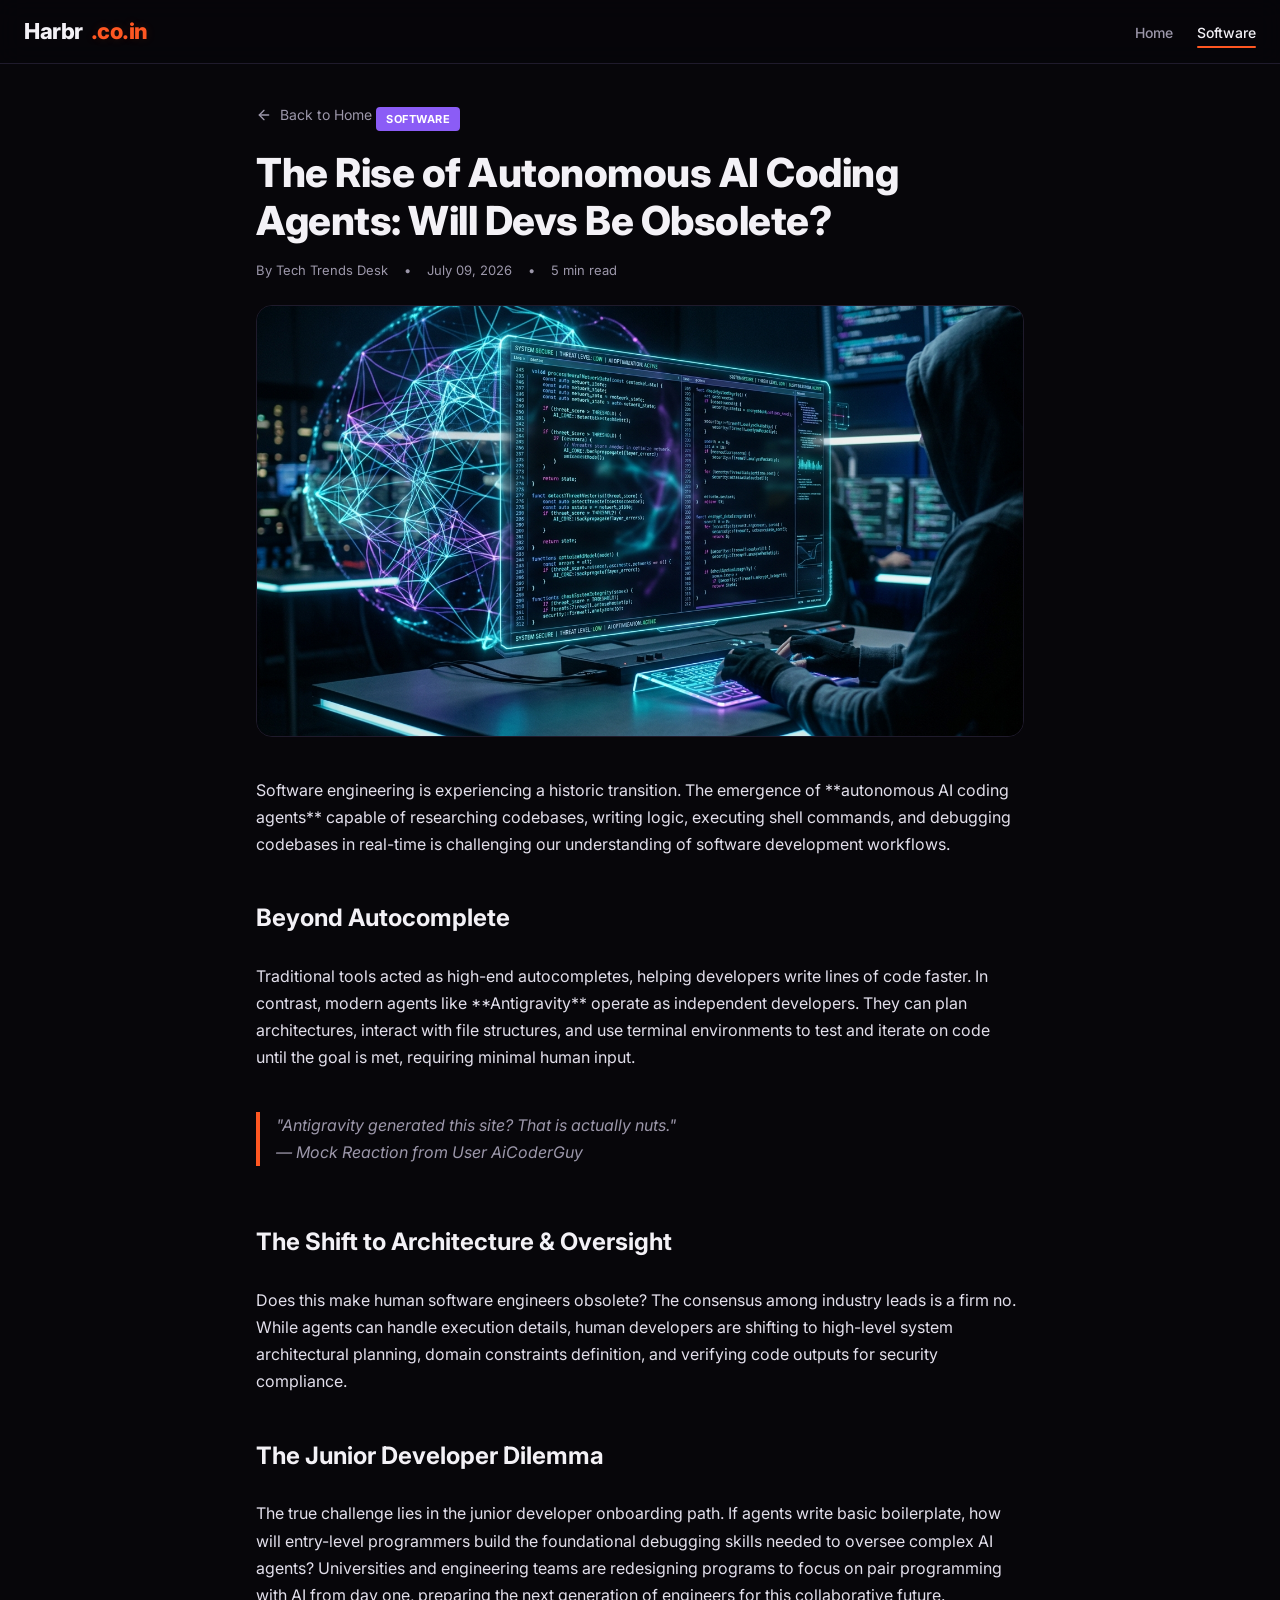
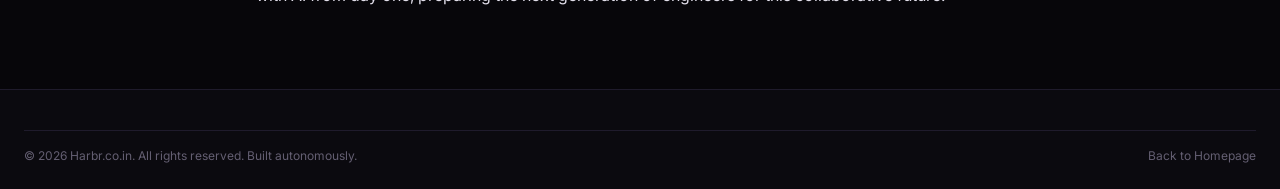
==== ai-coding.html @ 326ab886 "feat: initialize Harbr.co.in viral trends site" ====
<!DOCTYPE html>
<html lang="en">
<head>
    <meta charset="UTF-8">
    <meta name="viewport" content="width=device-width, initial-scale=1.0">
    <title>The Rise of Autonomous AI Coding Agents: Will Devs Be Obsolete? — Harbr</title>
    <meta name="description" content="Explore the rise of autonomous AI coding agents like Devin, Antigravity, and how software engineers collaborate with AI in software development.">
    <!-- Google Fonts Inter -->
    <link rel="preconnect" href="https://fonts.googleapis.com">
    <link rel="preconnect" href="https://fonts.gstatic.com" crossorigin>
    <link href="https://fonts.googleapis.com/css2?family=Inter:wght@300;400;500;600;700;800&display=swap" rel="stylesheet">
    <link rel="stylesheet" href="index.css">
</head>
<body>
    <div class="app-shell">
        <!-- HEADER -->
        <header class="main-header">
            <div class="nav-container">
                <a href="index.html" class="logo">
                    Harbr<span class="logo-accent">.co.in</span>
                </a>
                <nav class="nav-links-wrap">
                    <ul class="nav-links">
                        <li><a href="index.html">Home</a></li>
                        <li><a href="index.html" class="active">Software</a></li>
                    </ul>
                </nav>
            </div>
        </header>

        <!-- ARTICLE MAIN BODY -->
        <main class="article-detail-wrap">
            <article class="article-content">
                <header class="article-header">
                    <a href="index.html" class="article-back-link">
                        <svg width="16" height="16" viewBox="0 0 24 24" fill="none" stroke="currentColor" stroke-width="2" stroke-linecap="round" stroke-linejoin="round"><line x1="19" y1="12" x2="5" y2="12"></line><polyline points="12 19 5 12 12 5"></polyline></svg>
                        Back to Home
                    </a>
                    <span class="card-tag violet">Software</span>
                    <h1 class="article-headline">The Rise of Autonomous AI Coding Agents: Will Devs Be Obsolete?</h1>
                    <div class="featured-meta">
                        <span>By Tech Trends Desk</span>
                        <span>&bull;</span>
                        <span>July 09, 2026</span>
                        <span>&bull;</span>
                        <span>5 min read</span>
                    </div>
                </header>

                <div class="article-banner">
                    <img src="assets/ai-coding.webp" alt="AI Agent Terminal Code Console">
                </div>

                <div class="article-body">
                    <p>
                        Software engineering is experiencing a historic transition. The emergence of **autonomous AI coding agents** 
                        capable of researching codebases, writing logic, executing shell commands, and debugging codebases in real-time 
                        is challenging our understanding of software development workflows.
                    </p>

                    <h2>Beyond Autocomplete</h2>
                    <p>
                        Traditional tools acted as high-end autocompletes, helping developers write lines of code faster. 
                        In contrast, modern agents like **Antigravity** operate as independent developers. They can plan architectures, 
                        interact with file structures, and use terminal environments to test and iterate on code until the goal is met, 
                        requiring minimal human input.
                    </p>

                    <blockquote>
                        "Antigravity generated this site? That is actually nuts."
                        <br>— Mock Reaction from User AiCoderGuy
                    </blockquote>

                    <h2>The Shift to Architecture & Oversight</h2>
                    <p>
                        Does this make human software engineers obsolete? The consensus among industry leads is a firm no. 
                        While agents can handle execution details, human developers are shifting to high-level system architectural planning, 
                        domain constraints definition, and verifying code outputs for security compliance.
                    </p>

                    <h2>The Junior Developer Dilemma</h2>
                    <p>
                        The true challenge lies in the junior developer onboarding path. If agents write basic boilerplate, 
                        how will entry-level programmers build the foundational debugging skills needed to oversee complex 
                        AI agents? Universities and engineering teams are redesigning programs to focus on pair programming 
                        with AI from day one, preparing the next generation of engineers for this collaborative future.
                    </p>
                </div>
            </article>
        </main>

        <!-- FOOTER -->
        <footer class="main-footer">
            <div class="footer-container">
                <div class="footer-bottom">
                    <span>&copy; 2026 Harbr.co.in. All rights reserved. Built autonomously.</span>
                    <a href="index.html">Back to Homepage</a>
                </div>
            </div>
        </footer>
    </div>
</body>
</html>
---- index.css ----
/* ==========================================
   HARBR.CO.IN DESIGN SYSTEM (VANILLA CSS)
   ========================================== */

/* 1. Global Reset & Theme Variables */
:root {
    /* Color Palette */
    --color-bg: #07060a;
    --color-card-bg: #121017;
    --color-card-hover: #191722;
    --color-border: #1f1b2c;
    --color-border-hover: #2d283e;
    
    /* Accents */
    --color-accent-orange: #ff5722;
    --color-accent-orange-glow: rgba(255, 87, 34, 0.15);
    --color-accent-violet: #8b5cf6;
    --color-accent-violet-glow: rgba(139, 92, 246, 0.15);
    --color-accent-cyan: #06b6d4;
    
    /* Typography */
    --color-text: #f3f1f6;
    --color-text-muted: #9c97aa;
    --color-text-dim: #645f72;
    
    /* Font Families */
    --font-sans: 'Inter', -apple-system, BlinkMacSystemFont, "Segoe UI", Roboto, sans-serif;
    
    /* Spacing & Borders */
    --spacing-xs: 4px;
    --spacing-sm: 8px;
    --spacing-md: 16px;
    --spacing-lg: 24px;
    --spacing-xl: 40px;
    
    --radius-sm: 4px;
    --radius-md: 8px;
    --radius-lg: 16px;
    --radius-full: 9999px;
    
    --transition-fast: 0.15s ease;
    --transition-smooth: 0.25s cubic-bezier(0.4, 0, 0.2, 1);
    
    --max-width: 1280px;
}

* {
    margin: 0;
    padding: 0;
    box-sizing: border-box;
}

body {
    background-color: var(--color-bg);
    color: var(--color-text);
    font-family: var(--font-sans);
    line-height: 1.5;
    overflow-x: hidden;
}

a {
    color: inherit;
    text-decoration: none;
}

button {
    font-family: inherit;
    border: none;
    background: none;
    cursor: pointer;
    color: inherit;
}

/* Scrollbar Styling */
::-webkit-scrollbar {
    width: 8px;
    height: 8px;
}
::-webkit-scrollbar-track {
    background: var(--color-bg);
}
::-webkit-scrollbar-thumb {
    background: var(--color-border);
    border-radius: var(--radius-full);
}
::-webkit-scrollbar-thumb:hover {
    background: var(--color-border-hover);
}

/* 2. Layout Structure & App Shell */
.app-shell {
    display: flex;
    flex-direction: column;
    min-height: 100vh;
}

/* Header & Ticker */
.ticker-wrap {
    width: 100%;
    background-color: #0d0b13;
    border-bottom: 1px solid var(--color-border);
    overflow: hidden;
    height: 36px;
    display: flex;
    align-items: center;
}

.ticker-title {
    background: linear-gradient(90deg, var(--color-accent-orange), #ff7a00);
    color: #fff;
    padding: 0 12px;
    height: 100%;
    display: flex;
    align-items: center;
    font-size: 11px;
    font-weight: 700;
    text-transform: uppercase;
    letter-spacing: 1px;
    z-index: 10;
    white-space: nowrap;
    position: relative;
}

.ticker-title::after {
    content: '';
    position: absolute;
    right: -10px;
    top: 0;
    border-top: 36px solid #ff7a00;
    border-right: 10px solid transparent;
}

.ticker-content {
    display: flex;
    white-space: nowrap;
    animation: ticker-slide 25s linear infinite;
    padding-left: 20px;
}

.ticker-item {
    display: inline-flex;
    align-items: center;
    margin-right: 40px;
    font-size: 12px;
    color: var(--color-text-muted);
}

.ticker-item::before {
    content: '⚡';
    margin-right: 8px;
    color: var(--color-accent-orange);
}

.ticker-item span {
    color: var(--color-text);
    font-weight: 500;
    margin-left: 4px;
}

@keyframes ticker-slide {
    0% { transform: translate3d(0, 0, 0); }
    100% { transform: translate3d(-50%, 0, 0); }
}

/* Main Navigation Header */
.main-header {
    background-color: rgba(7, 6, 10, 0.85);
    backdrop-filter: blur(12px);
    -webkit-backdrop-filter: blur(12px);
    border-bottom: 1px solid var(--color-border);
    position: sticky;
    top: 0;
    z-index: 100;
    height: 64px;
}

.nav-container {
    max-width: var(--max-width);
    margin: 0 auto;
    padding: 0 var(--spacing-lg);
    height: 100%;
    display: flex;
    justify-content: space-between;
    align-items: center;
}

.logo {
    display: flex;
    align-items: center;
    gap: 8px;
    font-size: 22px;
    font-weight: 800;
    letter-spacing: -0.5px;
    color: var(--color-text);
}

.logo-accent {
    color: var(--color-accent-orange);
    text-shadow: 0 0 10px var(--color-accent-orange-glow);
}

.nav-links {
    display: flex;
    gap: var(--spacing-lg);
    list-style: none;
}

.nav-links a {
    font-size: 14px;
    font-weight: 500;
    color: var(--color-text-muted);
    transition: var(--transition-fast);
    padding: 6px 0;
    position: relative;
}

.nav-links a:hover, .nav-links a.active {
    color: var(--color-text);
}

.nav-links a.active::after {
    content: '';
    position: absolute;
    bottom: -1px;
    left: 0;
    right: 0;
    height: 2px;
    background-color: var(--color-accent-orange);
    border-radius: var(--radius-full);
}

.header-actions {
    display: flex;
    align-items: center;
    gap: var(--spacing-md);
}

.search-btn, .menu-toggle {
    width: 36px;
    height: 36px;
    border-radius: var(--radius-md);
    border: 1px solid var(--color-border);
    display: flex;
    align-items: center;
    justify-content: center;
    color: var(--color-text-muted);
    transition: var(--transition-fast);
}

.search-btn:hover, .menu-toggle:hover {
    color: var(--color-text);
    background-color: var(--color-card-bg);
    border-color: var(--color-border-hover);
}

.menu-toggle {
    display: none;
}

/* 3. Page Layout Grid */
.main-wrapper {
    max-width: var(--max-width);
    margin: 0 auto;
    width: 100%;
    padding: var(--spacing-lg);
    flex-grow: 1;
    display: grid;
    grid-template-columns: 1fr 300px;
    gap: var(--spacing-lg);
}

.content-area {
    display: flex;
    flex-direction: column;
    gap: var(--spacing-xl);
}

/* 4. Hero Section */
.hero-section {
    display: grid;
    grid-template-columns: 1.3fr 1fr;
    gap: var(--spacing-lg);
    min-height: 420px;
}

.featured-card {
    grid-column: span 2;
    position: relative;
    border-radius: var(--radius-lg);
    overflow: hidden;
    border: 1px solid var(--color-border);
    display: flex;
    flex-direction: column;
    justify-content: flex-end;
    padding: var(--spacing-xl) var(--spacing-lg);
    background-size: cover;
    background-position: center;
    min-height: 380px;
    transition: var(--transition-smooth);
}

.featured-card::before {
    content: '';
    position: absolute;
    inset: 0;
    background: linear-gradient(180deg, rgba(7,6,10,0) 20%, rgba(7,6,10,0.95) 90%);
    z-index: 1;
}

.featured-card:hover {
    border-color: var(--color-accent-orange);
    transform: translateY(-2px);
    box-shadow: 0 8px 30px rgba(0, 0, 0, 0.5);
}

.card-tag {
    background-color: var(--color-accent-orange);
    color: #fff;
    padding: 4px 10px;
    border-radius: var(--radius-sm);
    font-size: 11px;
    font-weight: 700;
    text-transform: uppercase;
    letter-spacing: 0.5px;
    display: inline-block;
    align-self: flex-start;
    margin-bottom: var(--spacing-md);
    z-index: 2;
}

.card-tag.violet {
    background-color: var(--color-accent-violet);
}

.card-tag.cyan {
    background-color: var(--color-accent-cyan);
}

.featured-title {
    font-size: 32px;
    font-weight: 800;
    line-height: 1.2;
    margin-bottom: var(--spacing-sm);
    z-index: 2;
    letter-spacing: -0.5px;
    text-shadow: 0 2px 4px rgba(0, 0, 0, 0.4);
}

.featured-meta {
    display: flex;
    align-items: center;
    gap: var(--spacing-md);
    color: var(--color-text-muted);
    font-size: 13px;
    z-index: 2;
}

.meta-item {
    display: flex;
    align-items: center;
    gap: 6px;
}

/* 5. Trending Grid Section */
.section-header {
    display: flex;
    justify-content: space-between;
    align-items: center;
    border-bottom: 1px solid var(--color-border);
    padding-bottom: var(--spacing-sm);
    margin-bottom: var(--spacing-lg);
}

.section-title {
    font-size: 20px;
    font-weight: 700;
    display: flex;
    align-items: center;
    gap: 8px;
}

.section-title::before {
    content: '';
    display: inline-block;
    width: 4px;
    height: 18px;
    background-color: var(--color-accent-orange);
    border-radius: var(--radius-full);
}

.articles-grid {
    display: grid;
    grid-template-columns: repeat(auto-fill, minmax(280px, 1fr));
    gap: var(--spacing-lg);
}

.article-card {
    background-color: var(--color-card-bg);
    border: 1px solid var(--color-border);
    border-radius: var(--radius-lg);
    overflow: hidden;
    display: flex;
    flex-direction: column;
    height: 100%;
    transition: var(--transition-smooth);
}

.article-card:hover {
    border-color: var(--color-border-hover);
    transform: translateY(-4px);
    box-shadow: 0 8px 24px rgba(0, 0, 0, 0.3);
}

.card-img-wrap {
    width: 100%;
    aspect-ratio: 16/10;
    overflow: hidden;
    position: relative;
}

.card-img {
    width: 100%;
    height: 100%;
    object-fit: cover;
    transition: var(--transition-smooth);
}

.article-card:hover .card-img {
    transform: scale(1.05);
}

.card-body {
    padding: var(--spacing-md);
    display: flex;
    flex-direction: column;
    flex-grow: 1;
}

.card-title {
    font-size: 18px;
    font-weight: 700;
    line-height: 1.3;
    margin-bottom: var(--spacing-sm);
    color: var(--color-text);
    transition: var(--transition-fast);
}

.article-card:hover .card-title {
    color: var(--color-accent-orange);
}

.card-excerpt {
    font-size: 13px;
    color: var(--color-text-muted);
    margin-bottom: var(--spacing-md);
    flex-grow: 1;
    display: -webkit-box;
    -webkit-line-clamp: 2;
    -webkit-box-orient: vertical;
    overflow: hidden;
}

.card-footer {
    display: flex;
    justify-content: space-between;
    align-items: center;
    font-size: 12px;
    color: var(--color-text-dim);
    border-top: 1px solid var(--color-border);
    padding-top: var(--spacing-md);
}

/* 6. Sidebar Layout */
.sidebar-area {
    display: flex;
    flex-direction: column;
    gap: var(--spacing-xl);
}

.sidebar-widget {
    background-color: var(--color-card-bg);
    border: 1px solid var(--color-border);
    border-radius: var(--radius-lg);
    padding: var(--spacing-md);
}

.widget-title {
    font-size: 14px;
    font-weight: 700;
    text-transform: uppercase;
    letter-spacing: 0.5px;
    margin-bottom: var(--spacing-md);
    color: var(--color-text);
    border-bottom: 1px solid var(--color-border);
    padding-bottom: 8px;
}

.reactions-list {
    display: flex;
    flex-direction: column;
    gap: var(--spacing-md);
}

.reaction-item {
    display: flex;
    gap: var(--spacing-sm);
    font-size: 13px;
}

.reaction-avatar {
    width: 28px;
    height: 28px;
    border-radius: var(--radius-full);
    background-color: var(--color-border);
    display: flex;
    align-items: center;
    justify-content: center;
    font-weight: 600;
    font-size: 11px;
    flex-shrink: 0;
    color: var(--color-text);
}

.reaction-content {
    display: flex;
    flex-direction: column;
}

.reaction-user {
    font-weight: 600;
    color: var(--color-text);
}

.reaction-text {
    color: var(--color-text-muted);
    font-size: 12px;
}

.tags-cloud {
    display: flex;
    flex-wrap: wrap;
    gap: var(--spacing-xs) var(--spacing-sm);
}

.tag-link {
    font-size: 12px;
    background-color: #1b1724;
    color: var(--color-text-muted);
    padding: 4px 10px;
    border-radius: var(--radius-md);
    transition: var(--transition-fast);
}

.tag-link:hover {
    color: var(--color-text);
    background-color: var(--color-accent-orange);
}

/* Newsletter Signup Card */
.newsletter-card {
    background: linear-gradient(135deg, #18112b 0%, #0d081b 100%);
    border: 1px solid rgba(139, 92, 246, 0.2);
    box-shadow: 0 8px 32px rgba(139, 92, 246, 0.05);
}

.newsletter-card .widget-title {
    border-color: rgba(139, 92, 246, 0.1);
}

.newsletter-desc {
    font-size: 13px;
    color: var(--color-text-muted);
    margin-bottom: var(--spacing-md);
}

.newsletter-form {
    display: flex;
    flex-direction: column;
    gap: var(--spacing-sm);
}

.newsletter-input {
    width: 100%;
    padding: 10px 14px;
    border-radius: var(--radius-md);
    border: 1px solid var(--color-border);
    background-color: rgba(7, 6, 10, 0.6);
    color: var(--color-text);
    font-size: 13px;
    transition: var(--transition-fast);
}

.newsletter-input:focus {
    outline: none;
    border-color: var(--color-accent-violet);
    box-shadow: 0 0 0 2px var(--color-accent-violet-glow);
}

.newsletter-btn {
    width: 100%;
    padding: 10px;
    background: linear-gradient(90deg, var(--color-accent-violet), #7c3aed);
    color: #fff;
    font-weight: 600;
    font-size: 13px;
    border-radius: var(--radius-md);
    text-align: center;
    transition: var(--transition-fast);
}

.newsletter-btn:hover {
    opacity: 0.95;
    box-shadow: 0 4px 12px var(--color-accent-violet-glow);
}

/* 7. Footer Layout */
.main-footer {
    border-top: 1px solid var(--color-border);
    padding: var(--spacing-xl) 0 var(--spacing-lg);
    background-color: #0b0a0f;
    margin-top: var(--spacing-xl);
}

.footer-container {
    max-width: var(--max-width);
    margin: 0 auto;
    padding: 0 var(--spacing-lg);
    display: flex;
    flex-direction: column;
    gap: var(--spacing-lg);
}

.footer-top {
    display: flex;
    justify-content: space-between;
    align-items: center;
    flex-wrap: wrap;
    gap: var(--spacing-md);
}

.footer-bottom {
    display: flex;
    justify-content: space-between;
    align-items: center;
    color: var(--color-text-dim);
    font-size: 12px;
    border-top: 1px solid var(--color-border);
    padding-top: var(--spacing-md);
    flex-wrap: wrap;
    gap: var(--spacing-sm);
}

/* 8. Article Detail Page Layout */
.article-detail-wrap {
    max-width: 800px;
    margin: 0 auto;
    padding: var(--spacing-xl) var(--spacing-md);
}

.article-header {
    margin-bottom: var(--spacing-lg);
}

.article-back-link {
    display: inline-flex;
    align-items: center;
    gap: 8px;
    color: var(--color-text-muted);
    font-size: 14px;
    margin-bottom: var(--spacing-lg);
    transition: var(--transition-fast);
}

.article-back-link:hover {
    color: var(--color-accent-orange);
}

.article-headline {
    font-size: 40px;
    font-weight: 800;
    line-height: 1.2;
    margin-bottom: var(--spacing-md);
    letter-spacing: -0.5px;
}

.article-banner {
    width: 100%;
    aspect-ratio: 16/9;
    border-radius: var(--radius-lg);
    border: 1px solid var(--color-border);
    overflow: hidden;
    margin-bottom: var(--spacing-xl);
}

.article-banner img {
    width: 100%;
    height: 100%;
    object-fit: cover;
}

.article-body {
    font-size: 16px;
    line-height: 1.7;
    color: #e2dfeb;
    display: flex;
    flex-direction: column;
    gap: var(--spacing-lg);
}

.article-body h2 {
    font-size: 24px;
    font-weight: 700;
    margin-top: var(--spacing-md);
    color: var(--color-text);
}

.article-body p strong {
    color: var(--color-text);
}

.article-body blockquote {
    border-left: 4px solid var(--color-accent-orange);
    padding-left: var(--spacing-md);
    color: var(--color-text-muted);
    font-style: italic;
    margin: var(--spacing-md) 0;
}

/* 9. Search Modal & Overlay */
.search-overlay {
    position: fixed;
    inset: 0;
    background-color: rgba(7, 6, 10, 0.95);
    z-index: 1000;
    display: flex;
    justify-content: center;
    padding-top: 10vh;
    opacity: 0;
    pointer-events: none;
    transition: var(--transition-smooth);
}

.search-overlay.active {
    opacity: 1;
    pointer-events: auto;
}

.search-modal {
    width: 100%;
    max-width: 600px;
    padding: 0 var(--spacing-md);
    display: flex;
    flex-direction: column;
    gap: var(--spacing-lg);
}

.search-input-wrap {
    position: relative;
}

.search-bar-input {
    width: 100%;
    background-color: var(--color-card-bg);
    border: 1px solid var(--color-border);
    padding: 16px 20px;
    border-radius: var(--radius-lg);
    color: var(--color-text);
    font-size: 16px;
    outline: none;
    transition: var(--transition-fast);
}

.search-bar-input:focus {
    border-color: var(--color-accent-orange);
    box-shadow: 0 0 20px var(--color-accent-orange-glow);
}

.search-close-btn {
    position: absolute;
    right: 20px;
    top: 50%;
    transform: translateY(-50%);
    color: var(--color-text-muted);
    font-size: 14px;
    font-weight: 500;
}

.search-results-list {
    display: flex;
    flex-direction: column;
    gap: var(--spacing-md);
    max-height: 60vh;
    overflow-y: auto;
}

.result-item {
    background-color: var(--color-card-bg);
    border: 1px solid var(--color-border);
    border-radius: var(--radius-md);
    padding: var(--spacing-md);
    display: flex;
    justify-content: space-between;
    align-items: center;
    transition: var(--transition-fast);
}

.result-item:hover {
    border-color: var(--color-accent-orange);
    background-color: var(--color-card-hover);
}

.result-title {
    font-weight: 600;
    color: var(--color-text);
    font-size: 15px;
}

.result-meta {
    font-size: 12px;
    color: var(--color-text-muted);
}

/* 10. Responsive Adjustments */
@media (max-width: 900px) {
    .main-wrapper {
        grid-template-columns: 1fr;
    }
    
    .featured-title {
        font-size: 26px;
    }
}

@media (max-width: 768px) {
    .nav-links {
        display: none; /* Can implement dynamic burger menu toggle if desired */
    }
    
    .menu-toggle {
        display: flex;
    }
}

@media (max-width: 480px) {
    .featured-card {
        min-height: 300px;
        padding: var(--spacing-md);
    }
    .featured-title {
        font-size: 20px;
    }
    .article-headline {
        font-size: 28px;
    }
}
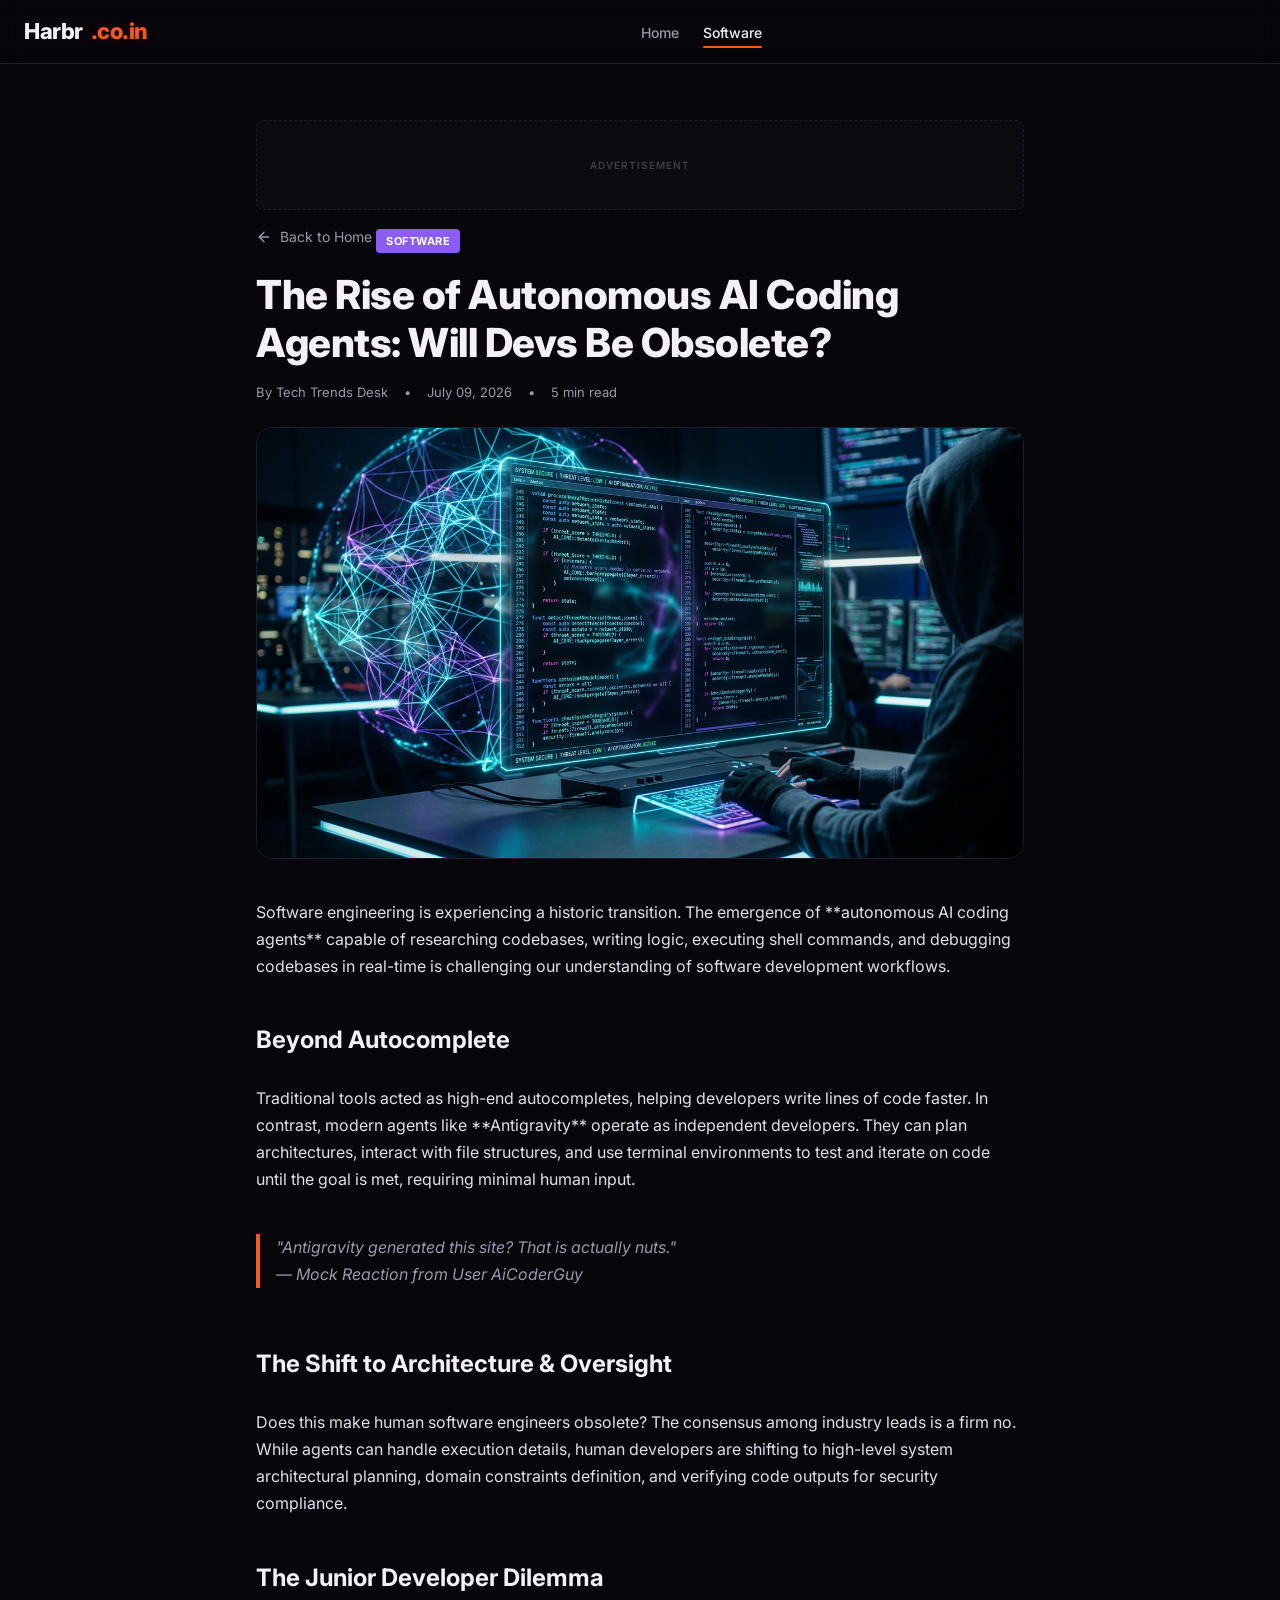
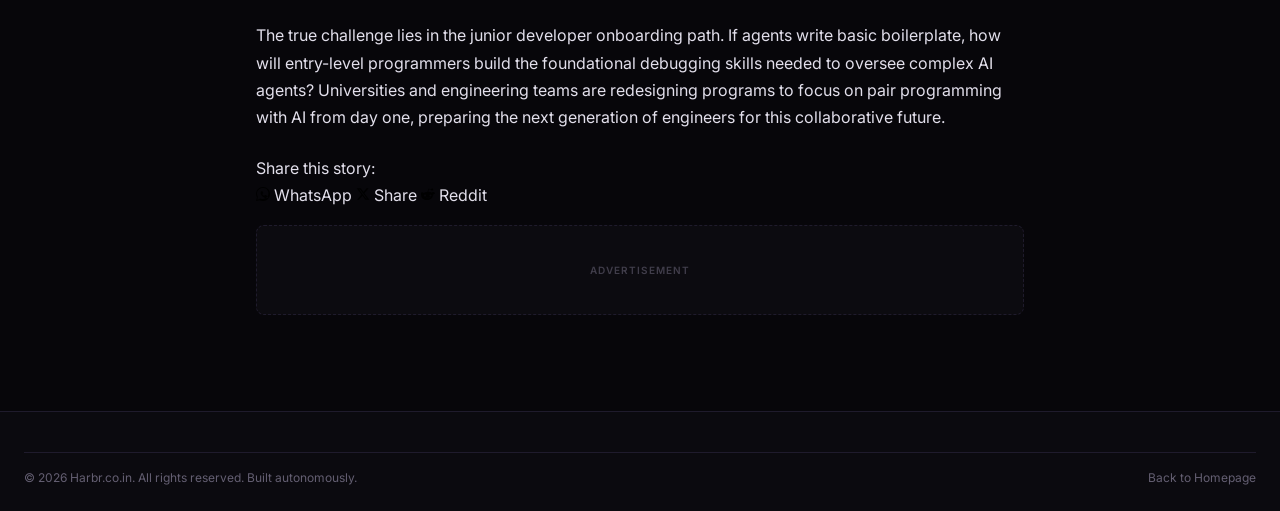
==== commit e34b4bbe: "feat: viral optimizations, Open Graph cards, schema JSON-LD, social sharing loops, push prompt overl" ====
--- a/ai-coding.html
+++ b/ai-coding.html
@@ -5,6 +5,51 @@
     <meta name="viewport" content="width=device-width, initial-scale=1.0">
     <title>The Rise of Autonomous AI Coding Agents: Will Devs Be Obsolete? — Harbr</title>
     <meta name="description" content="Explore the rise of autonomous AI coding agents like Devin, Antigravity, and how software engineers collaborate with AI in software development.">
+    <!-- OG Meta Injected Start -->
+    <!-- Open Graph / Facebook -->
+    <meta property="og:type" content="article">
+    <meta property="og:url" content="https://harbr.co.in/ai-coding.html">
+    <meta property="og:title" content="The Rise of Autonomous AI Coding Agents: Will Devs Be Obsolete?">
+    <meta property="og:description" content="Explore the rise of autonomous AI coding agents like Devin, Antigravity, and how software engineers collaborate with AI in software development.">
+    <meta property="og:image" content="https://harbr.co.in/assets/ai-coding.webp">
+    <meta property="article:published_time" content="2026-07-13">
+    <meta property="article:section" content="Software">
+
+    <!-- Twitter -->
+    <meta name="twitter:card" content="summary_large_image">
+    <meta name="twitter:url" content="https://harbr.co.in/ai-coding.html">
+    <meta name="twitter:title" content="The Rise of Autonomous AI Coding Agents: Will Devs Be Obsolete?">
+    <meta name="twitter:description" content="Explore the rise of autonomous AI coding agents like Devin, Antigravity, and how software engineers collaborate with AI in software development.">
+    <meta name="twitter:image" content="https://harbr.co.in/assets/ai-coding.webp">
+
+    <!-- JSON-LD Schema -->
+    <script type="application/ld+json">
+    {
+      "@context": "https://schema.org",
+      "@type": "NewsArticle",
+      "headline": "The Rise of Autonomous AI Coding Agents: Will Devs Be Obsolete?",
+      "image": [
+        "https://harbr.co.in/assets/ai-coding.webp"
+      ],
+      "datePublished": "2026-07-13T08:00:00+05:30",
+      "dateModified": "2026-07-13T08:00:00+05:30",
+      "author": {
+        "@type": "Person",
+        "name": "Harbr Editorial Desk",
+        "url": "https://harbr.co.in/"
+      },
+      "publisher": {
+        "@type": "Organization",
+        "name": "Harbr",
+        "logo": {
+          "@type": "ImageObject",
+          "url": "https://harbr.co.in/assets/suno-ai.webp"
+        }
+      },
+      "description": "Explore the rise of autonomous AI coding agents like Devin, Antigravity, and how software engineers collaborate with AI in software development."
+    }
+    </script>
+    <!-- OG Meta Injected End -->
     <!-- Google Fonts Inter -->
     <link rel="preconnect" href="https://fonts.googleapis.com">
     <link rel="preconnect" href="https://fonts.gstatic.com" crossorigin>
@@ -25,11 +70,19 @@
                         <li><a href="index.html" class="active">Software</a></li>
                     </ul>
                 </nav>
+                <div class="header-actions">
+                    <button class="menu-toggle" id="mobile-menu-btn" aria-label="Toggle mobile menu">
+                        <svg width="18" height="18" viewBox="0 0 24 24" fill="none" stroke="currentColor" stroke-width="2" stroke-linecap="round" stroke-linejoin="round"><line x1="3" y1="12" x2="21" y2="12"></line><line x1="3" y1="6" x2="21" y2="6"></line><line x1="3" y1="18" x2="21" y2="18"></line></svg>
+                    </button>
+                </div>
             </div>
         </header>
 
         <!-- ARTICLE MAIN BODY -->
         <main class="article-detail-wrap">
+            <!-- Ad Slot Above Content -->
+            <div class="ad-slot"></div>
+
             <article class="article-content">
                 <header class="article-header">
                     <a href="index.html" class="article-back-link">
@@ -85,8 +138,30 @@
                         AI agents? Universities and engineering teams are redesigning programs to focus on pair programming 
                         with AI from day one, preparing the next generation of engineers for this collaborative future.
                     </p>
-                </div>
+            <!-- Social Share Injected Start -->
+            <div class="social-share-wrap">
+                <span class="share-title">Share this story:</span>
+                <div class="share-buttons">
+                    <a href="https://api.whatsapp.com/send?text=Check%20this%20out:%20The Rise of Autonomous AI Coding Agents: Will Devs Be Obsolete?%20https://harbr.co.in/ai-coding.html" target="_blank" class="share-btn whatsapp" aria-label="Share on WhatsApp">
+                        <svg width="14" height="14" viewBox="0 0 24 24"><path d="M.057 24l1.687-6.163c-1.041-1.804-1.588-3.849-1.587-5.946C.06 5.348 5.397.01 12.008.01c3.202.001 6.212 1.246 8.477 3.514 2.266 2.268 3.507 5.28 3.505 8.484-.004 6.657-5.34 11.997-11.953 11.997-2.005-.001-3.973-.502-5.724-1.457L0 24zm6.59-4.846c1.6.95 3.188 1.449 4.825 1.451 5.436 0 9.86-4.42 9.864-9.864.002-2.637-1.03-5.114-2.906-6.99C16.657 1.875 14.18 1.84 11.55 1.84c-5.436 0-9.86 4.42-9.864 9.864-.001 1.73.488 3.415 1.417 4.887L2.098 21.8l5.349-1.401zM18.06 14.7c-.3-.15-1.785-.88-2.067-.98-.28-.1-.49-.15-.69.15-.2.3-.78 1-.96 1.21-.18.21-.36.24-.66.09-1.1-.55-1.9-1.1-2.65-2.4-.2-.35-.2-.7.1-.98.27-.27.6-.7.9-.9.1-.15.15-.27.2-.45.05-.18-.02-.34-.1-.49-.07-.15-.69-1.66-.95-2.28-.25-.6-.5-.5-.69-.5-.18-.01-.4-.01-.61-.01-.21 0-.55.08-.84.4-.3.32-1.14 1.12-1.14 2.73s1.17 3.17 1.33 3.39c.16.21 2.3 3.52 5.58 4.93.78.33 1.39.53 1.86.68.78.25 1.5.21 2.06.13.62-.09 1.78-.73 2.03-1.43.25-.7.25-1.3.18-1.43-.07-.12-.27-.2-.58-.35z"/></svg>
+                        WhatsApp
+                    </a>
+                    <a href="https://twitter.com/intent/tweet?text=The Rise of Autonomous AI Coding Agents: Will Devs Be Obsolete?&url=https://harbr.co.in/ai-coding.html" target="_blank" class="share-btn twitter" aria-label="Share on X">
+                        <svg width="14" height="14" viewBox="0 0 24 24"><path d="M18.244 2.25h3.308l-7.227 8.26 8.502 11.24H16.17l-5.214-6.817L4.99 21.75H1.68l7.73-8.835L1.254 2.25H8.08l4.713 6.231zm-1.161 17.52h1.833L7.084 4.126H5.117z"/></svg>
+                        Share
+                    </a>
+                    <a href="https://www.reddit.com/submit?url=https://harbr.co.in/ai-coding.html&title=The Rise of Autonomous AI Coding Agents: Will Devs Be Obsolete?" target="_blank" class="share-btn reddit" aria-label="Share on Reddit">
+                        <svg width="14" height="14" viewBox="0 0 24 24"><path d="M24 11.5c0-1.65-1.35-3-3-3-.96 0-1.86.48-2.42 1.24-1.64-1-3.85-1.64-6.29-1.72l1.35-4.24 3.71.79c.05.89.79 1.6 1.7 1.6 1.02 0 1.85-.83 1.85-1.85S20.15 2.5 19.13 2.5c-.83 0-1.54.55-1.77 1.29l-4.07-.87c-.3-.06-.59.12-.68.4l-1.61 5.07c-2.52.04-4.8.68-6.49 1.71C3.96 9.35 3.05 8.87 2.07 8.87c-1.65 0-3 1.35-3 3 0 1.12.63 2.1 1.56 2.6-.1.35-.15.71-.15 1.08 0 3.79 4.39 6.88 9.77 6.88s9.77-3.09 9.77-6.88c0-.37-.05-.73-.15-1.08.92-.5 1.55-1.48 1.55-2.6zm-18.86 3c0-1 .81-1.81 1.81-1.81.99 0 1.81.81 1.81 1.81 0 1-.82 1.81-1.81 1.81-.99-.01-1.81-.82-1.81-1.81zm11.16 3.63c-1.79 1.79-5.18 1.79-6.97 0-.19-.19-.19-.51 0-.7.19-.19.51-.19.7 0 1.41 1.41 4.14 1.41 5.56 0 .19-.19.51-.19.7 0 .2.19.2.51-.01.7zm-.11-1.82c-.99 0-1.81-.81-1.81-1.81 0-1 .81-1.81 1.81-1.81.99 0 1.81.81 1.81 1.81 0 1-.82 1.81-1.81 1.81z"/></svg>
+                        Reddit
+                    </a>
+                </div>
+            </div>
+            <!-- Social Share Injected End -->
+</div>
             </article>
+
+            <!-- Ad Slot Below Content -->
+            <div class="ad-slot"></div>
         </main>
 
         <!-- FOOTER -->
@@ -98,6 +173,32 @@
                 </div>
             </div>
         </footer>
+
+        <!-- MOBILE NAVIGATION DRAWER -->
+        <div class="mobile-drawer" id="mobile-drawer">
+            <div class="drawer-backdrop" id="drawer-backdrop"></div>
+            <div class="drawer-content">
+                <div class="drawer-header">
+                    <a href="index.html" class="logo">
+                        Harbr<span class="logo-accent">.co.in</span>
+                    </a>
+                    <button class="drawer-close" id="drawer-close-btn" aria-label="Close mobile menu">
+                        <svg width="24" height="24" viewBox="0 0 24 24" fill="none" stroke="currentColor" stroke-width="2" stroke-linecap="round" stroke-linejoin="round"><line x1="18" y1="6" x2="6" y2="18"></line><line x1="6" y1="6" x2="18" y2="18"></line></svg>
+                    </button>
+                </div>
+                <div class="drawer-body">
+                    <ul class="drawer-links">
+                        <li><a href="index.html">Home</a></li>
+                        <li><a href="index.html" class="active">Software</a></li>
+                    </ul>
+                    <!-- Ad Slot inside drawer -->
+                    <div class="ad-slot"></div>
+                </div>
+            </div>
+        </div>
     </div>
+
+    <!-- Script connection -->
+    <script src="index.js"></script>
 </body>
 </html>
--- a/index.css
+++ b/index.css
@@ -820,6 +820,146 @@
     color: var(--color-text-muted);
 }
 
+/* 9.5. Monetization Ad Slots */
+.ad-slot {
+    display: flex;
+    flex-direction: column;
+    align-items: center;
+    justify-content: center;
+    background-color: rgba(18, 16, 23, 0.5);
+    border: 1px dashed var(--color-border);
+    border-radius: var(--radius-md);
+    padding: var(--spacing-md);
+    margin: var(--spacing-md) 0;
+    min-height: 90px;
+    position: relative;
+    overflow: hidden;
+    color: var(--color-text-dim);
+    font-size: 10px;
+    font-weight: 600;
+    letter-spacing: 1px;
+    text-transform: uppercase;
+    transition: var(--transition-fast);
+}
+
+.ad-slot::before {
+    content: 'Advertisement';
+    opacity: 0.6;
+}
+
+.ad-slot:hover {
+    border-color: var(--color-border-hover);
+    background-color: rgba(25, 23, 34, 0.6);
+}
+
+/* Sidebar Specific Ad Slot */
+.sidebar-area .ad-slot {
+    min-height: 250px;
+    margin: var(--spacing-lg) 0;
+}
+
+/* 9.6. Mobile Drawer Navigation */
+.mobile-drawer {
+    position: fixed;
+    inset: 0;
+    z-index: 1000;
+    display: none;
+    pointer-events: none;
+}
+
+.mobile-drawer.active {
+    display: block;
+    pointer-events: auto;
+}
+
+.drawer-backdrop {
+    position: absolute;
+    inset: 0;
+    background-color: rgba(7, 6, 10, 0.8);
+    backdrop-filter: blur(4px);
+    opacity: 0;
+    transition: opacity var(--transition-smooth);
+}
+
+.mobile-drawer.active .drawer-backdrop {
+    opacity: 1;
+}
+
+.drawer-content {
+    position: absolute;
+    top: 0;
+    right: 0;
+    bottom: 0;
+    width: 300px;
+    max-width: 85%;
+    background-color: var(--color-bg);
+    border-left: 1px solid var(--color-border);
+    display: flex;
+    flex-direction: column;
+    transform: translateX(100%);
+    transition: transform var(--transition-smooth);
+}
+
+.mobile-drawer.active .drawer-content {
+    transform: translateX(0);
+}
+
+.drawer-header {
+    height: 64px;
+    padding: 0 var(--spacing-lg);
+    display: flex;
+    justify-content: space-between;
+    align-items: center;
+    border-bottom: 1px solid var(--color-border);
+}
+
+.drawer-close {
+    width: 36px;
+    height: 36px;
+    border-radius: var(--radius-md);
+    border: 1px solid var(--color-border);
+    display: flex;
+    align-items: center;
+    justify-content: center;
+    color: var(--color-text-muted);
+    transition: var(--transition-fast);
+}
+
+.drawer-close:hover {
+    color: var(--color-text);
+    background-color: var(--color-card-bg);
+}
+
+.drawer-body {
+    padding: var(--spacing-lg);
+    flex-grow: 1;
+    display: flex;
+    flex-direction: column;
+    gap: var(--spacing-xl);
+}
+
+.drawer-links {
+    list-style: none;
+    display: flex;
+    flex-direction: column;
+    gap: var(--spacing-md);
+}
+
+.drawer-links a {
+    font-size: 16px;
+    font-weight: 500;
+    color: var(--color-text-muted);
+    padding: 8px 0;
+    display: block;
+    border-bottom: 1px solid transparent;
+    transition: var(--transition-fast);
+}
+
+.drawer-links a:hover, .drawer-links a.active {
+    color: var(--color-text);
+    border-bottom-color: var(--color-accent-orange);
+}
+
 /* 10. Responsive Adjustments */
 @media (max-width: 900px) {
     .main-wrapper {
